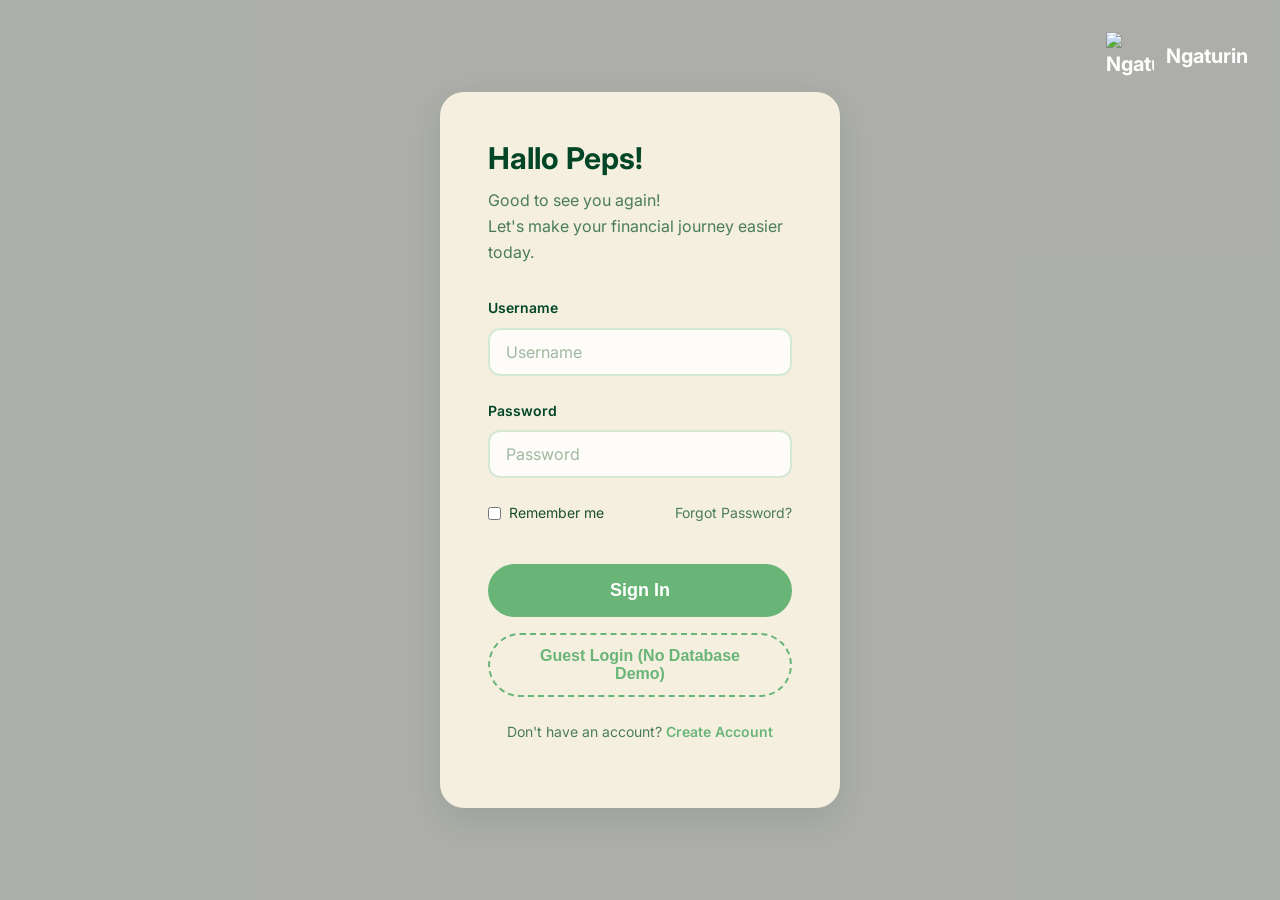
==== aicoach.html @ 9087208a "Add files via upload" ====
<!DOCTYPE html>
<html lang="en">

<head>
    <meta charset="UTF-8">
    <meta name="viewport" content="width=device-width, initial-scale=1.0">
    <meta name="description" content="Chat with your AI Financial Coach">
    <title>AI Coach - Ngaturin</title>
    <link rel="stylesheet" href="style.css">
    <link rel="preconnect" href="https://fonts.googleapis.com">
    <link rel="preconnect" href="https://fonts.gstatic.com" crossorigin>
    <link
        href="https://fonts.googleapis.com/css2?family=Inter:wght@400;500;600;700&family=Poppins:wght@400;500;600;700&display=swap"
        rel="stylesheet">
    <style>
        .aicoach-page {
            min-height: 100vh;
            background-image: linear-gradient(135deg, #E8F4EA 0%, #F7F9F2 100%);
            padding-top: 100px;
            padding-bottom: var(--spacing-2xl);
        }

        .aicoach-header {
            text-align: center;
            margin-bottom: var(--spacing-2xl);
            display: flex;
            align-items: center;
            justify-content: center;
            gap: var(--spacing-xl);
        }

        .aicoach-header img {
            max-width: 200px;
        }

        .aicoach-intro {
            max-width: 500px;
        }

        .logo-top {
            position: absolute;
            top: var(--spacing-xl);
            left: var(--spacing-xl);
            display: flex;
            align-items: center;
            gap: var(--spacing-sm);
            color: var(--color-dark);
            font-weight: 700;
            font-size: var(--font-size-xl);
        }

        .logo-top img {
            width: 48px;
            height: 48px;
            border-radius: 50%;
        }
    </style>
</head>

<body>
    <div class="aicoach-page" style="position: relative; overflow-x: hidden;">
        <div class="logo-top">
            <img src="assets/Logo Ngaturin.jpg" alt="Ngaturin Logo">
            <span>Ngaturin</span>
        </div>

        <div class="back-btn" onclick="window.location.href='selection.html'">
            <svg xmlns="http://www.w3.org/2000/svg" viewBox="0 0 24 24">
                <path d="M20 11H7.83l5.59-5.59L12 4l-8 8 8 8 1.41-1.41L7.83 13H20v-2z" />
            </svg>
        </div>

        <!-- Centered Header -->
        <div class="text-center fade-in"
            style="max-width: 800px; margin: 0 auto 3rem auto; padding: 0 var(--spacing-lg);">
            <h1 style="color: var(--color-dark); margin-bottom: var(--spacing-md);">
                Say Hi to Your AI Coach!
            </h1>
            <p style="font-size: var(--font-size-lg); color: var(--color-text-light);">
                Your personal finance buddy is here! Ask anything about budgeting, saving, or managing your money and
                get answers instantly.
            </p>
        </div>

        <!-- Centered Content: Chat Left, Image Right -->
        <div class="container"
            style="max-width: 1300px; margin: 0 auto; display: flex; align-items: center; justify-content: center; min-height: 70vh;">
            <div
                style="display: flex; align-items: stretch; width: 100%; height: 750px; background: transparent; border-radius: var(--radius-xl); overflow: hidden;">

                <!-- Chat (Left) -->
                <div class="slide-up" style="flex: 1.5; display: flex; height: 100%;">
                    <div class="chat-container"
                        style="width: 100%; height: 100%; margin: 0; border-radius: var(--radius-xl) 0 0 var(--radius-xl); box-shadow: var(--shadow-lg); display: flex; overflow: hidden;">

                        <!-- History Sidebar -->
                        <div class="chat-sidebar"
                            style="width: 220px; background: #f8f9fa; border-right: 1px solid var(--color-border); display: flex; flex-direction: column; padding: var(--spacing-md);">
                            <button class="btn btn-primary w-full mb-md" onclick="startNewChat()"
                                style="border-radius: var(--radius-md); font-size: var(--font-size-sm);">
                                + New Chat
                            </button>
                            <div
                                style="font-size: var(--font-size-xs); color: var(--color-text-light); font-weight: 600; margin-bottom: var(--spacing-sm); text-transform: uppercase; letter-spacing: 0.5px;">
                                Recent Chats</div>
                            <div id="chatHistoryList"
                                style="flex: 1; overflow-y: auto; display: flex; flex-direction: column; gap: var(--spacing-xs);">
                                <!-- History items will be added here via JS -->
                            </div>
                        </div>

                        <!-- Main Chat Area -->
                        <div class="chat-main"
                            style="flex: 1; display: flex; flex-direction: column; height: 100%; background: white;">
                            <div class="chat-messages" id="chatMessages" style="flex: 1;">
                                <div class="chat-message bot">
                                    <div class="chat-bubble bot">
                                        Hello! 👋 I'm your AI Financial Coach. How can I help you manage your money
                                        better
                                        today?
                                    </div>
                                </div>
                            </div>

                            <div class="chat-input-container">
                                <input type="text" id="chatInput" class="form-input chat-input"
                                    placeholder="Ask me anything about finance..." onkeypress="handleKeyPress(event)">
                                <button class="btn btn-primary" onclick="sendMessage()">Send</button>
                            </div>
                        </div>
                    </div>
                </div>

                <!-- Image (Right) -->
                <div class="slide-in"
                    style="flex: 1; display: flex; justify-content: flex-start; height: 100%; position: relative;">
                    <!-- Image slightly overlapping or right next to chat -->
                    <img src="assets/AI Coach (AI Coach and Chat Bot) Page .png" alt="AI Robot"
                        style="height: 100%; width: 100%; object-fit: cover; object-position: left center; border-radius: 0 var(--radius-xl) var(--radius-xl) 0;">
                </div>
            </div>
        </div>
    </div>

    <script src="script.js"></script>
    <script src="aicoach.js"></script>
    <script>
        // Check if user is logged in
        if (!isLoggedIn()) {
            window.location.href = 'login.html';
        }

        // Load chat history on page load
        loadChatHistory();
    </script>
</body>

</html>
---- style.css ----
/* ========================================
   Ngaturin - Global Stylesheet
   Clean, modern financial management UI
   ======================================== */

/* ========== CSS Variables (Design Tokens) ========== */
:root {
  /* Colors */
  --color-primary: #69B578;
  --color-primary-dark: #5A9D66;
  --color-primary-light: #7FC58D;
  --color-dark: #004526;
  --color-text: #1A4D2E;
  --color-text-light: #4A7C59;
  --color-bg: #F7F9F2;
  --color-bg-alt: #FFFFFF;
  --color-card: #F5EFE0;
  --color-input-bg: #FDFCF8;
  --color-border: #D4E8D4;
  --color-shadow: rgba(0, 69, 38, 0.1);
  --color-overlay: rgba(0, 0, 0, 0.4);
  
  /* Typography */
  --font-primary: 'Inter', 'Poppins', -apple-system, BlinkMacSystemFont, 'Segoe UI', sans-serif;
  --font-size-xs: 0.75rem;    /* 12px */
  --font-size-sm: 0.875rem;   /* 14px */
  --font-size-base: 1rem;     /* 16px */
  --font-size-lg: 1.125rem;   /* 18px */
  --font-size-xl: 1.25rem;    /* 20px */
  --font-size-2xl: 1.5rem;    /* 24px */
  --font-size-3xl: 1.875rem;  /* 30px */
  --font-size-4xl: 2.25rem;   /* 36px */
  --font-size-5xl: 3rem;      /* 48px */
  
  /* Spacing */
  --spacing-xs: 0.5rem;    /* 8px */
  --spacing-sm: 0.75rem;   /* 12px */
  --spacing-md: 1rem;      /* 16px */
  --spacing-lg: 1.5rem;    /* 24px */
  --spacing-xl: 2rem;      /* 32px */
  --spacing-2xl: 3rem;     /* 48px */
  --spacing-3xl: 4rem;     /* 64px */
  
  /* Border Radius */
  --radius-sm: 8px;
  --radius-md: 12px;
  --radius-lg: 16px;
  --radius-xl: 24px;
  --radius-full: 9999px;
  
  /* Shadows */
  --shadow-sm: 0 2px 4px var(--color-shadow);
  --shadow-md: 0 4px 12px var(--color-shadow);
  --shadow-lg: 0 8px 24px var(--color-shadow);
  --shadow-xl: 0 12px 32px var(--color-shadow);
  
  /* Transitions */
  --transition-fast: 150ms ease;
  --transition-base: 250ms ease;
  --transition-slow: 400ms ease;
}

/* ========== Reset & Base Styles ========== */
* {
  margin: 0;
  padding: 0;
  box-sizing: border-box;
}

html {
  scroll-behavior: smooth;
  font-size: 16px;
}

body {
  font-family: var(--font-primary);
  background-color: var(--color-bg);
  color: var(--color-text);
  line-height: 1.6;
  overflow-x: hidden;
}

img {
  max-width: 100%;
  height: auto;
  display: block;
}

a {
  text-decoration: none;
  color: inherit;
  transition: color var(--transition-base);
}

a:hover {
  color: var(--color-primary);
}

/* ========== Typography ========== */
h1, h2, h3, h4, h5, h6 {
  color: var(--color-dark);
  font-weight: 700;
  line-height: 1.2;
  margin-bottom: var(--spacing-md);
}

h1 { font-size: var(--font-size-5xl); }
h2 { font-size: var(--font-size-4xl); }
h3 { font-size: var(--font-size-3xl); }
h4 { font-size: var(--font-size-2xl); }
h5 { font-size: var(--font-size-xl); }
h6 { font-size: var(--font-size-lg); }

p {
  margin-bottom: var(--spacing-md);
  color: var(--color-text-light);
}

/* ========== Navigation Bar ========== */
.navbar {
  position: fixed;
  top: 0;
  left: 0;
  right: 0;
  background: rgba(247, 249, 242, 0.95);
  backdrop-filter: blur(10px);
  padding: var(--spacing-md) var(--spacing-xl);
  display: flex;
  align-items: center;
  justify-content: space-between;
  box-shadow: var(--shadow-sm);
  z-index: 1000;
}

.navbar__brand {
  display: flex;
  align-items: center;
  gap: var(--spacing-sm);
  font-size: var(--font-size-2xl);
  font-weight: 700;
  color: var(--color-dark);
}

.navbar__logo {
  width: 48px;
  height: 48px;
  object-fit: contain;
}

.navbar__links {
  display: flex;
  gap: var(--spacing-xl);
  list-style: none;
}

.navbar__link {
  font-weight: 500;
  color: var(--color-text);
  transition: color var(--transition-base);
  cursor: pointer;
}

.navbar__link:hover,
.navbar__link.active {
  color: var(--color-primary);
}

/* ========== Buttons ========== */
.btn {
  display: inline-block;
  padding: var(--spacing-sm) var(--spacing-xl);
  font-size: var(--font-size-base);
  font-weight: 600;
  text-align: center;
  border: none;
  border-radius: var(--radius-full);
  cursor: pointer;
  transition: all var(--transition-base);
  text-decoration: none;
}

.btn-primary {
  background-color: var(--color-primary);
  color: white;
}

.btn-primary:hover {
  background-color: var(--color-primary-dark);
  color: white;
  transform: translateY(-2px);
  box-shadow: var(--shadow-md);
}

.btn-secondary {
  background-color: transparent;
  color: var(--color-primary);
  border: 2px solid var(--color-primary);
}

.btn-secondary:hover {
  background-color: var(--color-primary);
  color: white;
}

.btn-large {
  padding: var(--spacing-md) var(--spacing-2xl);
  font-size: var(--font-size-lg);
}

/* ========== Cards ========== */
.card {
  background: var(--color-card);
  border-radius: var(--radius-lg);
  padding: var(--spacing-xl);
  box-shadow: var(--shadow-md);
  transition: transform var(--transition-base), box-shadow var(--transition-base);
}

.card:hover {
  transform: translateY(-4px);
  box-shadow: var(--shadow-lg);
}

.card-white {
  background: var(--color-bg-alt);
}

/* ========== Form Elements ========== */
.form-group {
  margin-bottom: var(--spacing-lg);
}

.form-label {
  display: block;
  margin-bottom: var(--spacing-xs);
  font-weight: 600;
  color: var(--color-dark);
  font-size: var(--font-size-sm);
}

.form-input {
  width: 100%;
  padding: var(--spacing-sm) var(--spacing-md);
  font-size: var(--font-size-base);
  font-family: var(--font-primary);
  background-color: var(--color-input-bg);
  border: 2px solid var(--color-border);
  border-radius: var(--radius-md);
  transition: all var(--transition-base);
}

.form-input:focus {
  outline: none;
  border-color: var(--color-primary);
  box-shadow: 0 0 0 3px rgba(105, 181, 120, 0.1);
}

.form-input::placeholder {
  color: #A0B8A0;
}

.form-checkbox {
  display: flex;
  align-items: center;
  gap: var(--spacing-xs);
  font-size: var(--font-size-sm);
}

/* ========== Container & Layout ========== */
.container {
  max-width: 1200px;
  margin: 0 auto;
  padding: 0 var(--spacing-xl);
}

.section {
  padding: var(--spacing-3xl) 0;
  min-height: 100vh;
  display: flex;
  align-items: center;
  justify-content: center;
}

.section-hero {
  padding-top: calc(80px + var(--spacing-2xl));
}

.grid {
  display: grid;
  gap: var(--spacing-xl);
}

.grid-2 {
  grid-template-columns: repeat(2, 1fr);
}

.grid-3 {
  grid-template-columns: repeat(3, 1fr);
}

.flex {
  display: flex;
  gap: var(--spacing-md);
}

.flex-center {
  display: flex;
  align-items: center;
  justify-content: center;
}

.flex-between {
  display: flex;
  align-items: center;
  justify-content: space-between;
}

/* ========== Chat Interface ========== */
.chat-container {
  display: flex;
  flex-direction: column;
  height: 600px;
  background: var(--color-bg-alt);
  border-radius: var(--radius-lg);
  overflow: hidden;
  box-shadow: var(--shadow-md);
}

.chat-messages {
  flex: 1;
  padding: var(--spacing-lg);
  overflow-y: auto;
  display: flex;
  flex-direction: column;
  gap: var(--spacing-md);
}

.chat-message {
  display: flex;
  gap: var(--spacing-sm);
  animation: slideIn 0.3s ease;
}

.chat-message.user {
  flex-direction: row-reverse;
}

.chat-bubble {
  max-width: 70%;
  padding: var(--spacing-md);
  border-radius: var(--radius-md);
  word-wrap: break-word;
}

.chat-bubble.bot {
  background-color: #E8F4EA;
  color: var(--color-text);
}

.chat-bubble.user {
  background-color: var(--color-primary);
  color: white;
}

.chat-input-container {
  padding: var(--spacing-md);
  border-top: 2px solid var(--color-border);
  display: flex;
  gap: var(--spacing-sm);
}

.chat-input {
  flex: 1;
}

/* ========== Progress Bar ========== */
.progress-bar {
  width: 100%;
  height: 24px;
  background-color: #E8F4EA;
  border-radius: var(--radius-full);
  overflow: hidden;
  position: relative;
}

.progress-fill {
  height: 100%;
  background: linear-gradient(90deg, var(--color-primary) 0%, var(--color-primary-light) 100%);
  border-radius: var(--radius-full);
  transition: width var(--transition-slow);
  display: flex;
  align-items: center;
  justify-content: center;
  color: white;
  font-size: var(--font-size-xs);
  font-weight: 700;
}

/* ========== FAQ Accordion ========== */
.faq-item {
  background: var(--color-bg-alt);
  border-radius: var(--radius-md);
  margin-bottom: var(--spacing-md);
  overflow: hidden;
  box-shadow: var(--shadow-sm);
}

.faq-question {
  padding: var(--spacing-lg);
  cursor: pointer;
  display: flex;
  justify-content: space-between;
  align-items: center;
  font-weight: 600;
  color: var(--color-dark);
  transition: background-color var(--transition-base);
}

.faq-question:hover {
  background-color: #F0F7F1;
}

.faq-answer {
  max-height: 0;
  padding: 0 var(--spacing-lg);
  overflow: hidden;
  transition: max-height var(--transition-slow), padding var(--transition-slow);
  color: var(--color-text-light);
}

.faq-item.active .faq-answer {
  max-height: 500px;
  padding: 0 var(--spacing-lg) var(--spacing-lg);
}

.faq-icon {
  transition: transform var(--transition-base);
}

.faq-item.active .faq-icon {
  transform: rotate(180deg);
}

/* ========== Back Button ========== */
.back-btn {
  position: fixed;
  top: 100px;
  left: var(--spacing-xl);
  width: 48px;
  height: 48px;
  background-color: var(--color-primary);
  border-radius: 50%;
  display: flex;
  align-items: center;
  justify-content: center;
  cursor: pointer;
  box-shadow: var(--shadow-md);
  transition: all var(--transition-base);
  z-index: 999;
}

.back-btn:hover {
  background-color: var(--color-primary-dark);
  transform: translateX(-4px);
}

.back-btn svg {
  fill: white;
  width: 24px;
  height: 24px;
}

/* ========== Statistics Display ========== */
.stat-item {
  display: flex;
  align-items: center;
  gap: var(--spacing-md);
  padding: var(--spacing-lg);
  background: var(--color-bg-alt);
  border-radius: var(--radius-md);
  box-shadow: var(--shadow-sm);
}

.stat-number {
  font-size: var(--font-size-3xl);
  font-weight: 700;
  color: var(--color-primary);
}

.stat-text {
  color: var(--color-text-light);
  font-size: var(--font-size-base);
}

/* ========== Animations ========== */
@keyframes fadeIn {
  from {
    opacity: 0;
  }
  to {
    opacity: 1;
  }
}

@keyframes slideIn {
  from {
    opacity: 0;
    transform: translateY(20px);
  }
  to {
    opacity: 1;
    transform: translateY(0);
  }
}

@keyframes slideUp {
  from {
    opacity: 0;
    transform: translateY(40px);
  }
  to {
    opacity: 1;
    transform: translateY(0);
  }
}

@keyframes bounce {
  0%, 100% {
    transform: translateY(0);
  }
  50% {
    transform: translateY(-10px);
  }
}

.fade-in {
  animation: fadeIn var(--transition-slow);
}

.slide-in {
  animation: slideIn var(--transition-slow);
}

.slide-up {
  animation: slideUp 0.6s ease;
}

/* ========== Responsive Design ========== */
@media (max-width: 768px) {
  :root {
    --font-size-5xl: 2rem;
    --font-size-4xl: 1.75rem;
    --font-size-3xl: 1.5rem;
  }
  
  .navbar {
    padding: var(--spacing-sm) var(--spacing-md);
  }
  
  .navbar__links {
    display: none; /* Mobile menu would need JS implementation */
  }
  
  .grid-2,
  .grid-3 {
    grid-template-columns: 1fr;
  }
  
  .section {
    min-height: auto;
    padding: var(--spacing-2xl) 0;
  }
  
  .chat-bubble {
    max-width: 85%;
  }
  
  .back-btn {
    left: var(--spacing-md);
  }
}

@media (max-width: 480px) {
  .container {
    padding: 0 var(--spacing-md);
  }
  
  .btn-large {
    padding: var(--spacing-sm) var(--spacing-lg);
    font-size: var(--font-size-base);
  }
}

/* ========== Utility Classes ========== */
.text-center { text-align: center; }
.text-right { text-align: right; }
.text-left { text-align: left; }

.mb-sm { margin-bottom: var(--spacing-sm); }
.mb-md { margin-bottom: var(--spacing-md); }
.mb-lg { margin-bottom: var(--spacing-lg); }
.mb-xl { margin-bottom: var(--spacing-xl); }

.mt-sm { margin-top: var(--spacing-sm); }
.mt-md { margin-top: var(--spacing-md); }
.mt-lg { margin-top: var(--spacing-lg); }
.mt-xl { margin-top: var(--spacing-xl); }

.w-full { width: 100%; }
.h-full { height: 100%; }

.hidden { display: none; }
.visible { display: block; }
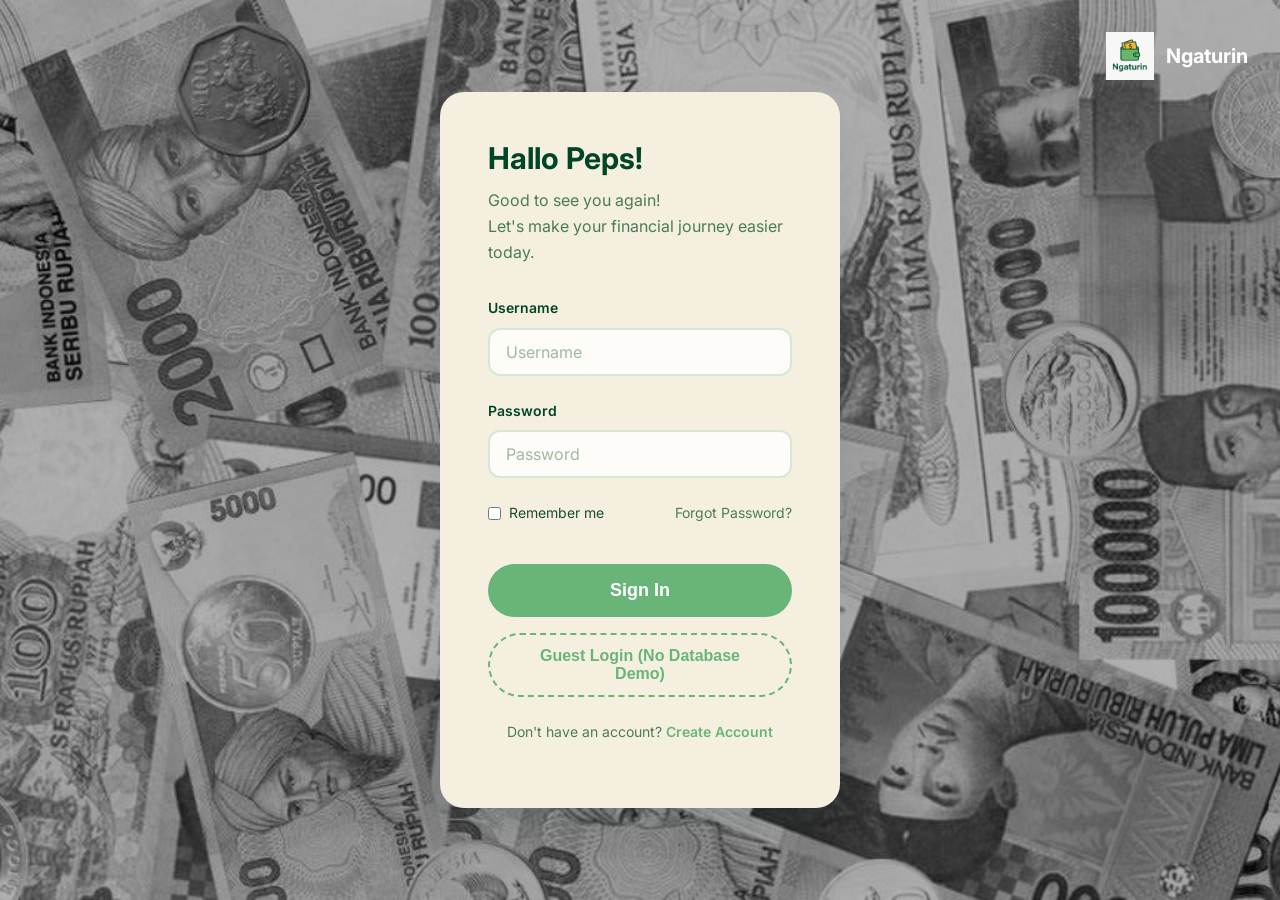
==== commit 95e4b5a5: "Initial commit - Ngaturin project" ====
--- a/aicoach.html
+++ b/aicoach.html
@@ -1,158 +1,158 @@
-<!DOCTYPE html>
-<html lang="en">
-
-<head>
-    <meta charset="UTF-8">
-    <meta name="viewport" content="width=device-width, initial-scale=1.0">
-    <meta name="description" content="Chat with your AI Financial Coach">
-    <title>AI Coach - Ngaturin</title>
-    <link rel="stylesheet" href="style.css">
-    <link rel="preconnect" href="https://fonts.googleapis.com">
-    <link rel="preconnect" href="https://fonts.gstatic.com" crossorigin>
-    <link
-        href="https://fonts.googleapis.com/css2?family=Inter:wght@400;500;600;700&family=Poppins:wght@400;500;600;700&display=swap"
-        rel="stylesheet">
-    <style>
-        .aicoach-page {
-            min-height: 100vh;
-            background-image: linear-gradient(135deg, #E8F4EA 0%, #F7F9F2 100%);
-            padding-top: 100px;
-            padding-bottom: var(--spacing-2xl);
-        }
-
-        .aicoach-header {
-            text-align: center;
-            margin-bottom: var(--spacing-2xl);
-            display: flex;
-            align-items: center;
-            justify-content: center;
-            gap: var(--spacing-xl);
-        }
-
-        .aicoach-header img {
-            max-width: 200px;
-        }
-
-        .aicoach-intro {
-            max-width: 500px;
-        }
-
-        .logo-top {
-            position: absolute;
-            top: var(--spacing-xl);
-            left: var(--spacing-xl);
-            display: flex;
-            align-items: center;
-            gap: var(--spacing-sm);
-            color: var(--color-dark);
-            font-weight: 700;
-            font-size: var(--font-size-xl);
-        }
-
-        .logo-top img {
-            width: 48px;
-            height: 48px;
-            border-radius: 50%;
-        }
-    </style>
-</head>
-
-<body>
-    <div class="aicoach-page" style="position: relative; overflow-x: hidden;">
-        <div class="logo-top">
-            <img src="assets/Logo Ngaturin.jpg" alt="Ngaturin Logo">
-            <span>Ngaturin</span>
-        </div>
-
-        <div class="back-btn" onclick="window.location.href='selection.html'">
-            <svg xmlns="http://www.w3.org/2000/svg" viewBox="0 0 24 24">
-                <path d="M20 11H7.83l5.59-5.59L12 4l-8 8 8 8 1.41-1.41L7.83 13H20v-2z" />
-            </svg>
-        </div>
-
-        <!-- Centered Header -->
-        <div class="text-center fade-in"
-            style="max-width: 800px; margin: 0 auto 3rem auto; padding: 0 var(--spacing-lg);">
-            <h1 style="color: var(--color-dark); margin-bottom: var(--spacing-md);">
-                Say Hi to Your AI Coach!
-            </h1>
-            <p style="font-size: var(--font-size-lg); color: var(--color-text-light);">
-                Your personal finance buddy is here! Ask anything about budgeting, saving, or managing your money and
-                get answers instantly.
-            </p>
-        </div>
-
-        <!-- Centered Content: Chat Left, Image Right -->
-        <div class="container"
-            style="max-width: 1300px; margin: 0 auto; display: flex; align-items: center; justify-content: center; min-height: 70vh;">
-            <div
-                style="display: flex; align-items: stretch; width: 100%; height: 750px; background: transparent; border-radius: var(--radius-xl); overflow: hidden;">
-
-                <!-- Chat (Left) -->
-                <div class="slide-up" style="flex: 1.5; display: flex; height: 100%;">
-                    <div class="chat-container"
-                        style="width: 100%; height: 100%; margin: 0; border-radius: var(--radius-xl) 0 0 var(--radius-xl); box-shadow: var(--shadow-lg); display: flex; overflow: hidden;">
-
-                        <!-- History Sidebar -->
-                        <div class="chat-sidebar"
-                            style="width: 220px; background: #f8f9fa; border-right: 1px solid var(--color-border); display: flex; flex-direction: column; padding: var(--spacing-md);">
-                            <button class="btn btn-primary w-full mb-md" onclick="startNewChat()"
-                                style="border-radius: var(--radius-md); font-size: var(--font-size-sm);">
-                                + New Chat
-                            </button>
-                            <div
-                                style="font-size: var(--font-size-xs); color: var(--color-text-light); font-weight: 600; margin-bottom: var(--spacing-sm); text-transform: uppercase; letter-spacing: 0.5px;">
-                                Recent Chats</div>
-                            <div id="chatHistoryList"
-                                style="flex: 1; overflow-y: auto; display: flex; flex-direction: column; gap: var(--spacing-xs);">
-                                <!-- History items will be added here via JS -->
-                            </div>
-                        </div>
-
-                        <!-- Main Chat Area -->
-                        <div class="chat-main"
-                            style="flex: 1; display: flex; flex-direction: column; height: 100%; background: white;">
-                            <div class="chat-messages" id="chatMessages" style="flex: 1;">
-                                <div class="chat-message bot">
-                                    <div class="chat-bubble bot">
-                                        Hello! 👋 I'm your AI Financial Coach. How can I help you manage your money
-                                        better
-                                        today?
-                                    </div>
-                                </div>
-                            </div>
-
-                            <div class="chat-input-container">
-                                <input type="text" id="chatInput" class="form-input chat-input"
-                                    placeholder="Ask me anything about finance..." onkeypress="handleKeyPress(event)">
-                                <button class="btn btn-primary" onclick="sendMessage()">Send</button>
-                            </div>
-                        </div>
-                    </div>
-                </div>
-
-                <!-- Image (Right) -->
-                <div class="slide-in"
-                    style="flex: 1; display: flex; justify-content: flex-start; height: 100%; position: relative;">
-                    <!-- Image slightly overlapping or right next to chat -->
-                    <img src="assets/AI Coach (AI Coach and Chat Bot) Page .png" alt="AI Robot"
-                        style="height: 100%; width: 100%; object-fit: cover; object-position: left center; border-radius: 0 var(--radius-xl) var(--radius-xl) 0;">
-                </div>
-            </div>
-        </div>
-    </div>
-
-    <script src="script.js"></script>
-    <script src="aicoach.js"></script>
-    <script>
-        // Check if user is logged in
-        if (!isLoggedIn()) {
-            window.location.href = 'login.html';
-        }
-
-        // Load chat history on page load
-        loadChatHistory();
-    </script>
-</body>
-
+<!DOCTYPE html>
+<html lang="en">
+
+<head>
+    <meta charset="UTF-8">
+    <meta name="viewport" content="width=device-width, initial-scale=1.0">
+    <meta name="description" content="Chat with your AI Financial Coach">
+    <title>AI Coach - Ngaturin</title>
+    <link rel="stylesheet" href="style.css">
+    <link rel="preconnect" href="https://fonts.googleapis.com">
+    <link rel="preconnect" href="https://fonts.gstatic.com" crossorigin>
+    <link
+        href="https://fonts.googleapis.com/css2?family=Inter:wght@400;500;600;700&family=Poppins:wght@400;500;600;700&display=swap"
+        rel="stylesheet">
+    <style>
+        .aicoach-page {
+            min-height: 100vh;
+            background-image: linear-gradient(135deg, #E8F4EA 0%, #F7F9F2 100%);
+            padding-top: 100px;
+            padding-bottom: var(--spacing-2xl);
+        }
+
+        .aicoach-header {
+            text-align: center;
+            margin-bottom: var(--spacing-2xl);
+            display: flex;
+            align-items: center;
+            justify-content: center;
+            gap: var(--spacing-xl);
+        }
+
+        .aicoach-header img {
+            max-width: 200px;
+        }
+
+        .aicoach-intro {
+            max-width: 500px;
+        }
+
+        .logo-top {
+            position: absolute;
+            top: var(--spacing-xl);
+            left: var(--spacing-xl);
+            display: flex;
+            align-items: center;
+            gap: var(--spacing-sm);
+            color: var(--color-dark);
+            font-weight: 700;
+            font-size: var(--font-size-xl);
+        }
+
+        .logo-top img {
+            width: 48px;
+            height: 48px;
+            border-radius: 50%;
+        }
+    </style>
+</head>
+
+<body>
+    <div class="aicoach-page" style="position: relative; overflow-x: hidden;">
+        <div class="logo-top">
+            <img src="assets/Logo Ngaturin.jpg" alt="Ngaturin Logo">
+            <span>Ngaturin</span>
+        </div>
+
+        <div class="back-btn" onclick="window.location.href='selection.html'">
+            <svg xmlns="http://www.w3.org/2000/svg" viewBox="0 0 24 24">
+                <path d="M20 11H7.83l5.59-5.59L12 4l-8 8 8 8 1.41-1.41L7.83 13H20v-2z" />
+            </svg>
+        </div>
+
+        <!-- Centered Header -->
+        <div class="text-center fade-in"
+            style="max-width: 800px; margin: 0 auto 3rem auto; padding: 0 var(--spacing-lg);">
+            <h1 style="color: var(--color-dark); margin-bottom: var(--spacing-md);">
+                Say Hi to Your AI Coach!
+            </h1>
+            <p style="font-size: var(--font-size-lg); color: var(--color-text-light);">
+                Your personal finance buddy is here! Ask anything about budgeting, saving, or managing your money and
+                get answers instantly.
+            </p>
+        </div>
+
+        <!-- Centered Content: Chat Left, Image Right -->
+        <div class="container"
+            style="max-width: 1300px; margin: 0 auto; display: flex; align-items: center; justify-content: center; min-height: 70vh;">
+            <div
+                style="display: flex; align-items: stretch; width: 100%; height: 750px; background: transparent; border-radius: var(--radius-xl); overflow: hidden;">
+
+                <!-- Chat (Left) -->
+                <div class="slide-up" style="flex: 1.5; display: flex; height: 100%;">
+                    <div class="chat-container"
+                        style="width: 100%; height: 100%; margin: 0; border-radius: var(--radius-xl) 0 0 var(--radius-xl); box-shadow: var(--shadow-lg); display: flex; overflow: hidden;">
+
+                        <!-- History Sidebar -->
+                        <div class="chat-sidebar"
+                            style="width: 220px; background: #f8f9fa; border-right: 1px solid var(--color-border); display: flex; flex-direction: column; padding: var(--spacing-md);">
+                            <button class="btn btn-primary w-full mb-md" onclick="startNewChat()"
+                                style="border-radius: var(--radius-md); font-size: var(--font-size-sm);">
+                                + New Chat
+                            </button>
+                            <div
+                                style="font-size: var(--font-size-xs); color: var(--color-text-light); font-weight: 600; margin-bottom: var(--spacing-sm); text-transform: uppercase; letter-spacing: 0.5px;">
+                                Recent Chats</div>
+                            <div id="chatHistoryList"
+                                style="flex: 1; overflow-y: auto; display: flex; flex-direction: column; gap: var(--spacing-xs);">
+                                <!-- History items will be added here via JS -->
+                            </div>
+                        </div>
+
+                        <!-- Main Chat Area -->
+                        <div class="chat-main"
+                            style="flex: 1; display: flex; flex-direction: column; height: 100%; background: white;">
+                            <div class="chat-messages" id="chatMessages" style="flex: 1;">
+                                <div class="chat-message bot">
+                                    <div class="chat-bubble bot">
+                                        Hello! 👋 I'm your AI Financial Coach. How can I help you manage your money
+                                        better
+                                        today?
+                                    </div>
+                                </div>
+                            </div>
+
+                            <div class="chat-input-container">
+                                <input type="text" id="chatInput" class="form-input chat-input"
+                                    placeholder="Ask me anything about finance..." onkeypress="handleKeyPress(event)">
+                                <button class="btn btn-primary" onclick="sendMessage()">Send</button>
+                            </div>
+                        </div>
+                    </div>
+                </div>
+
+                <!-- Image (Right) -->
+                <div class="slide-in"
+                    style="flex: 1; display: flex; justify-content: flex-start; height: 100%; position: relative;">
+                    <!-- Image slightly overlapping or right next to chat -->
+                    <img src="assets/AI Coach (AI Coach and Chat Bot) Page .png" alt="AI Robot"
+                        style="height: 100%; width: 100%; object-fit: cover; object-position: left center; border-radius: 0 var(--radius-xl) var(--radius-xl) 0;">
+                </div>
+            </div>
+        </div>
+    </div>
+
+    <script src="script.js"></script>
+    <script src="aicoach.js"></script>
+    <script>
+        // Check if user is logged in
+        if (!isLoggedIn()) {
+            window.location.href = 'login.html';
+        }
+
+        // Load chat history on page load
+        loadChatHistory();
+    </script>
+</body>
+
 </html>
--- a/style.css
+++ b/style.css
@@ -1,613 +1,613 @@
-/* ========================================
-   Ngaturin - Global Stylesheet
-   Clean, modern financial management UI
-   ======================================== */
-
-/* ========== CSS Variables (Design Tokens) ========== */
-:root {
-  /* Colors */
-  --color-primary: #69B578;
-  --color-primary-dark: #5A9D66;
-  --color-primary-light: #7FC58D;
-  --color-dark: #004526;
-  --color-text: #1A4D2E;
-  --color-text-light: #4A7C59;
-  --color-bg: #F7F9F2;
-  --color-bg-alt: #FFFFFF;
-  --color-card: #F5EFE0;
-  --color-input-bg: #FDFCF8;
-  --color-border: #D4E8D4;
-  --color-shadow: rgba(0, 69, 38, 0.1);
-  --color-overlay: rgba(0, 0, 0, 0.4);
-  
-  /* Typography */
-  --font-primary: 'Inter', 'Poppins', -apple-system, BlinkMacSystemFont, 'Segoe UI', sans-serif;
-  --font-size-xs: 0.75rem;    /* 12px */
-  --font-size-sm: 0.875rem;   /* 14px */
-  --font-size-base: 1rem;     /* 16px */
-  --font-size-lg: 1.125rem;   /* 18px */
-  --font-size-xl: 1.25rem;    /* 20px */
-  --font-size-2xl: 1.5rem;    /* 24px */
-  --font-size-3xl: 1.875rem;  /* 30px */
-  --font-size-4xl: 2.25rem;   /* 36px */
-  --font-size-5xl: 3rem;      /* 48px */
-  
-  /* Spacing */
-  --spacing-xs: 0.5rem;    /* 8px */
-  --spacing-sm: 0.75rem;   /* 12px */
-  --spacing-md: 1rem;      /* 16px */
-  --spacing-lg: 1.5rem;    /* 24px */
-  --spacing-xl: 2rem;      /* 32px */
-  --spacing-2xl: 3rem;     /* 48px */
-  --spacing-3xl: 4rem;     /* 64px */
-  
-  /* Border Radius */
-  --radius-sm: 8px;
-  --radius-md: 12px;
-  --radius-lg: 16px;
-  --radius-xl: 24px;
-  --radius-full: 9999px;
-  
-  /* Shadows */
-  --shadow-sm: 0 2px 4px var(--color-shadow);
-  --shadow-md: 0 4px 12px var(--color-shadow);
-  --shadow-lg: 0 8px 24px var(--color-shadow);
-  --shadow-xl: 0 12px 32px var(--color-shadow);
-  
-  /* Transitions */
-  --transition-fast: 150ms ease;
-  --transition-base: 250ms ease;
-  --transition-slow: 400ms ease;
-}
-
-/* ========== Reset & Base Styles ========== */
-* {
-  margin: 0;
-  padding: 0;
-  box-sizing: border-box;
-}
-
-html {
-  scroll-behavior: smooth;
-  font-size: 16px;
-}
-
-body {
-  font-family: var(--font-primary);
-  background-color: var(--color-bg);
-  color: var(--color-text);
-  line-height: 1.6;
-  overflow-x: hidden;
-}
-
-img {
-  max-width: 100%;
-  height: auto;
-  display: block;
-}
-
-a {
-  text-decoration: none;
-  color: inherit;
-  transition: color var(--transition-base);
-}
-
-a:hover {
-  color: var(--color-primary);
-}
-
-/* ========== Typography ========== */
-h1, h2, h3, h4, h5, h6 {
-  color: var(--color-dark);
-  font-weight: 700;
-  line-height: 1.2;
-  margin-bottom: var(--spacing-md);
-}
-
-h1 { font-size: var(--font-size-5xl); }
-h2 { font-size: var(--font-size-4xl); }
-h3 { font-size: var(--font-size-3xl); }
-h4 { font-size: var(--font-size-2xl); }
-h5 { font-size: var(--font-size-xl); }
-h6 { font-size: var(--font-size-lg); }
-
-p {
-  margin-bottom: var(--spacing-md);
-  color: var(--color-text-light);
-}
-
-/* ========== Navigation Bar ========== */
-.navbar {
-  position: fixed;
-  top: 0;
-  left: 0;
-  right: 0;
-  background: rgba(247, 249, 242, 0.95);
-  backdrop-filter: blur(10px);
-  padding: var(--spacing-md) var(--spacing-xl);
-  display: flex;
-  align-items: center;
-  justify-content: space-between;
-  box-shadow: var(--shadow-sm);
-  z-index: 1000;
-}
-
-.navbar__brand {
-  display: flex;
-  align-items: center;
-  gap: var(--spacing-sm);
-  font-size: var(--font-size-2xl);
-  font-weight: 700;
-  color: var(--color-dark);
-}
-
-.navbar__logo {
-  width: 48px;
-  height: 48px;
-  object-fit: contain;
-}
-
-.navbar__links {
-  display: flex;
-  gap: var(--spacing-xl);
-  list-style: none;
-}
-
-.navbar__link {
-  font-weight: 500;
-  color: var(--color-text);
-  transition: color var(--transition-base);
-  cursor: pointer;
-}
-
-.navbar__link:hover,
-.navbar__link.active {
-  color: var(--color-primary);
-}
-
-/* ========== Buttons ========== */
-.btn {
-  display: inline-block;
-  padding: var(--spacing-sm) var(--spacing-xl);
-  font-size: var(--font-size-base);
-  font-weight: 600;
-  text-align: center;
-  border: none;
-  border-radius: var(--radius-full);
-  cursor: pointer;
-  transition: all var(--transition-base);
-  text-decoration: none;
-}
-
-.btn-primary {
-  background-color: var(--color-primary);
-  color: white;
-}
-
-.btn-primary:hover {
-  background-color: var(--color-primary-dark);
-  color: white;
-  transform: translateY(-2px);
-  box-shadow: var(--shadow-md);
-}
-
-.btn-secondary {
-  background-color: transparent;
-  color: var(--color-primary);
-  border: 2px solid var(--color-primary);
-}
-
-.btn-secondary:hover {
-  background-color: var(--color-primary);
-  color: white;
-}
-
-.btn-large {
-  padding: var(--spacing-md) var(--spacing-2xl);
-  font-size: var(--font-size-lg);
-}
-
-/* ========== Cards ========== */
-.card {
-  background: var(--color-card);
-  border-radius: var(--radius-lg);
-  padding: var(--spacing-xl);
-  box-shadow: var(--shadow-md);
-  transition: transform var(--transition-base), box-shadow var(--transition-base);
-}
-
-.card:hover {
-  transform: translateY(-4px);
-  box-shadow: var(--shadow-lg);
-}
-
-.card-white {
-  background: var(--color-bg-alt);
-}
-
-/* ========== Form Elements ========== */
-.form-group {
-  margin-bottom: var(--spacing-lg);
-}
-
-.form-label {
-  display: block;
-  margin-bottom: var(--spacing-xs);
-  font-weight: 600;
-  color: var(--color-dark);
-  font-size: var(--font-size-sm);
-}
-
-.form-input {
-  width: 100%;
-  padding: var(--spacing-sm) var(--spacing-md);
-  font-size: var(--font-size-base);
-  font-family: var(--font-primary);
-  background-color: var(--color-input-bg);
-  border: 2px solid var(--color-border);
-  border-radius: var(--radius-md);
-  transition: all var(--transition-base);
-}
-
-.form-input:focus {
-  outline: none;
-  border-color: var(--color-primary);
-  box-shadow: 0 0 0 3px rgba(105, 181, 120, 0.1);
-}
-
-.form-input::placeholder {
-  color: #A0B8A0;
-}
-
-.form-checkbox {
-  display: flex;
-  align-items: center;
-  gap: var(--spacing-xs);
-  font-size: var(--font-size-sm);
-}
-
-/* ========== Container & Layout ========== */
-.container {
-  max-width: 1200px;
-  margin: 0 auto;
-  padding: 0 var(--spacing-xl);
-}
-
-.section {
-  padding: var(--spacing-3xl) 0;
-  min-height: 100vh;
-  display: flex;
-  align-items: center;
-  justify-content: center;
-}
-
-.section-hero {
-  padding-top: calc(80px + var(--spacing-2xl));
-}
-
-.grid {
-  display: grid;
-  gap: var(--spacing-xl);
-}
-
-.grid-2 {
-  grid-template-columns: repeat(2, 1fr);
-}
-
-.grid-3 {
-  grid-template-columns: repeat(3, 1fr);
-}
-
-.flex {
-  display: flex;
-  gap: var(--spacing-md);
-}
-
-.flex-center {
-  display: flex;
-  align-items: center;
-  justify-content: center;
-}
-
-.flex-between {
-  display: flex;
-  align-items: center;
-  justify-content: space-between;
-}
-
-/* ========== Chat Interface ========== */
-.chat-container {
-  display: flex;
-  flex-direction: column;
-  height: 600px;
-  background: var(--color-bg-alt);
-  border-radius: var(--radius-lg);
-  overflow: hidden;
-  box-shadow: var(--shadow-md);
-}
-
-.chat-messages {
-  flex: 1;
-  padding: var(--spacing-lg);
-  overflow-y: auto;
-  display: flex;
-  flex-direction: column;
-  gap: var(--spacing-md);
-}
-
-.chat-message {
-  display: flex;
-  gap: var(--spacing-sm);
-  animation: slideIn 0.3s ease;
-}
-
-.chat-message.user {
-  flex-direction: row-reverse;
-}
-
-.chat-bubble {
-  max-width: 70%;
-  padding: var(--spacing-md);
-  border-radius: var(--radius-md);
-  word-wrap: break-word;
-}
-
-.chat-bubble.bot {
-  background-color: #E8F4EA;
-  color: var(--color-text);
-}
-
-.chat-bubble.user {
-  background-color: var(--color-primary);
-  color: white;
-}
-
-.chat-input-container {
-  padding: var(--spacing-md);
-  border-top: 2px solid var(--color-border);
-  display: flex;
-  gap: var(--spacing-sm);
-}
-
-.chat-input {
-  flex: 1;
-}
-
-/* ========== Progress Bar ========== */
-.progress-bar {
-  width: 100%;
-  height: 24px;
-  background-color: #E8F4EA;
-  border-radius: var(--radius-full);
-  overflow: hidden;
-  position: relative;
-}
-
-.progress-fill {
-  height: 100%;
-  background: linear-gradient(90deg, var(--color-primary) 0%, var(--color-primary-light) 100%);
-  border-radius: var(--radius-full);
-  transition: width var(--transition-slow);
-  display: flex;
-  align-items: center;
-  justify-content: center;
-  color: white;
-  font-size: var(--font-size-xs);
-  font-weight: 700;
-}
-
-/* ========== FAQ Accordion ========== */
-.faq-item {
-  background: var(--color-bg-alt);
-  border-radius: var(--radius-md);
-  margin-bottom: var(--spacing-md);
-  overflow: hidden;
-  box-shadow: var(--shadow-sm);
-}
-
-.faq-question {
-  padding: var(--spacing-lg);
-  cursor: pointer;
-  display: flex;
-  justify-content: space-between;
-  align-items: center;
-  font-weight: 600;
-  color: var(--color-dark);
-  transition: background-color var(--transition-base);
-}
-
-.faq-question:hover {
-  background-color: #F0F7F1;
-}
-
-.faq-answer {
-  max-height: 0;
-  padding: 0 var(--spacing-lg);
-  overflow: hidden;
-  transition: max-height var(--transition-slow), padding var(--transition-slow);
-  color: var(--color-text-light);
-}
-
-.faq-item.active .faq-answer {
-  max-height: 500px;
-  padding: 0 var(--spacing-lg) var(--spacing-lg);
-}
-
-.faq-icon {
-  transition: transform var(--transition-base);
-}
-
-.faq-item.active .faq-icon {
-  transform: rotate(180deg);
-}
-
-/* ========== Back Button ========== */
-.back-btn {
-  position: fixed;
-  top: 100px;
-  left: var(--spacing-xl);
-  width: 48px;
-  height: 48px;
-  background-color: var(--color-primary);
-  border-radius: 50%;
-  display: flex;
-  align-items: center;
-  justify-content: center;
-  cursor: pointer;
-  box-shadow: var(--shadow-md);
-  transition: all var(--transition-base);
-  z-index: 999;
-}
-
-.back-btn:hover {
-  background-color: var(--color-primary-dark);
-  transform: translateX(-4px);
-}
-
-.back-btn svg {
-  fill: white;
-  width: 24px;
-  height: 24px;
-}
-
-/* ========== Statistics Display ========== */
-.stat-item {
-  display: flex;
-  align-items: center;
-  gap: var(--spacing-md);
-  padding: var(--spacing-lg);
-  background: var(--color-bg-alt);
-  border-radius: var(--radius-md);
-  box-shadow: var(--shadow-sm);
-}
-
-.stat-number {
-  font-size: var(--font-size-3xl);
-  font-weight: 700;
-  color: var(--color-primary);
-}
-
-.stat-text {
-  color: var(--color-text-light);
-  font-size: var(--font-size-base);
-}
-
-/* ========== Animations ========== */
-@keyframes fadeIn {
-  from {
-    opacity: 0;
-  }
-  to {
-    opacity: 1;
-  }
-}
-
-@keyframes slideIn {
-  from {
-    opacity: 0;
-    transform: translateY(20px);
-  }
-  to {
-    opacity: 1;
-    transform: translateY(0);
-  }
-}
-
-@keyframes slideUp {
-  from {
-    opacity: 0;
-    transform: translateY(40px);
-  }
-  to {
-    opacity: 1;
-    transform: translateY(0);
-  }
-}
-
-@keyframes bounce {
-  0%, 100% {
-    transform: translateY(0);
-  }
-  50% {
-    transform: translateY(-10px);
-  }
-}
-
-.fade-in {
-  animation: fadeIn var(--transition-slow);
-}
-
-.slide-in {
-  animation: slideIn var(--transition-slow);
-}
-
-.slide-up {
-  animation: slideUp 0.6s ease;
-}
-
-/* ========== Responsive Design ========== */
-@media (max-width: 768px) {
-  :root {
-    --font-size-5xl: 2rem;
-    --font-size-4xl: 1.75rem;
-    --font-size-3xl: 1.5rem;
-  }
-  
-  .navbar {
-    padding: var(--spacing-sm) var(--spacing-md);
-  }
-  
-  .navbar__links {
-    display: none; /* Mobile menu would need JS implementation */
-  }
-  
-  .grid-2,
-  .grid-3 {
-    grid-template-columns: 1fr;
-  }
-  
-  .section {
-    min-height: auto;
-    padding: var(--spacing-2xl) 0;
-  }
-  
-  .chat-bubble {
-    max-width: 85%;
-  }
-  
-  .back-btn {
-    left: var(--spacing-md);
-  }
-}
-
-@media (max-width: 480px) {
-  .container {
-    padding: 0 var(--spacing-md);
-  }
-  
-  .btn-large {
-    padding: var(--spacing-sm) var(--spacing-lg);
-    font-size: var(--font-size-base);
-  }
-}
-
-/* ========== Utility Classes ========== */
-.text-center { text-align: center; }
-.text-right { text-align: right; }
-.text-left { text-align: left; }
-
-.mb-sm { margin-bottom: var(--spacing-sm); }
-.mb-md { margin-bottom: var(--spacing-md); }
-.mb-lg { margin-bottom: var(--spacing-lg); }
-.mb-xl { margin-bottom: var(--spacing-xl); }
-
-.mt-sm { margin-top: var(--spacing-sm); }
-.mt-md { margin-top: var(--spacing-md); }
-.mt-lg { margin-top: var(--spacing-lg); }
-.mt-xl { margin-top: var(--spacing-xl); }
-
-.w-full { width: 100%; }
-.h-full { height: 100%; }
-
-.hidden { display: none; }
-.visible { display: block; }
+/* ========================================
+   Ngaturin - Global Stylesheet
+   Clean, modern financial management UI
+   ======================================== */
+
+/* ========== CSS Variables (Design Tokens) ========== */
+:root {
+  /* Colors */
+  --color-primary: #69B578;
+  --color-primary-dark: #5A9D66;
+  --color-primary-light: #7FC58D;
+  --color-dark: #004526;
+  --color-text: #1A4D2E;
+  --color-text-light: #4A7C59;
+  --color-bg: #F7F9F2;
+  --color-bg-alt: #FFFFFF;
+  --color-card: #F5EFE0;
+  --color-input-bg: #FDFCF8;
+  --color-border: #D4E8D4;
+  --color-shadow: rgba(0, 69, 38, 0.1);
+  --color-overlay: rgba(0, 0, 0, 0.4);
+  
+  /* Typography */
+  --font-primary: 'Inter', 'Poppins', -apple-system, BlinkMacSystemFont, 'Segoe UI', sans-serif;
+  --font-size-xs: 0.75rem;    /* 12px */
+  --font-size-sm: 0.875rem;   /* 14px */
+  --font-size-base: 1rem;     /* 16px */
+  --font-size-lg: 1.125rem;   /* 18px */
+  --font-size-xl: 1.25rem;    /* 20px */
+  --font-size-2xl: 1.5rem;    /* 24px */
+  --font-size-3xl: 1.875rem;  /* 30px */
+  --font-size-4xl: 2.25rem;   /* 36px */
+  --font-size-5xl: 3rem;      /* 48px */
+  
+  /* Spacing */
+  --spacing-xs: 0.5rem;    /* 8px */
+  --spacing-sm: 0.75rem;   /* 12px */
+  --spacing-md: 1rem;      /* 16px */
+  --spacing-lg: 1.5rem;    /* 24px */
+  --spacing-xl: 2rem;      /* 32px */
+  --spacing-2xl: 3rem;     /* 48px */
+  --spacing-3xl: 4rem;     /* 64px */
+  
+  /* Border Radius */
+  --radius-sm: 8px;
+  --radius-md: 12px;
+  --radius-lg: 16px;
+  --radius-xl: 24px;
+  --radius-full: 9999px;
+  
+  /* Shadows */
+  --shadow-sm: 0 2px 4px var(--color-shadow);
+  --shadow-md: 0 4px 12px var(--color-shadow);
+  --shadow-lg: 0 8px 24px var(--color-shadow);
+  --shadow-xl: 0 12px 32px var(--color-shadow);
+  
+  /* Transitions */
+  --transition-fast: 150ms ease;
+  --transition-base: 250ms ease;
+  --transition-slow: 400ms ease;
+}
+
+/* ========== Reset & Base Styles ========== */
+* {
+  margin: 0;
+  padding: 0;
+  box-sizing: border-box;
+}
+
+html {
+  scroll-behavior: smooth;
+  font-size: 16px;
+}
+
+body {
+  font-family: var(--font-primary);
+  background-color: var(--color-bg);
+  color: var(--color-text);
+  line-height: 1.6;
+  overflow-x: hidden;
+}
+
+img {
+  max-width: 100%;
+  height: auto;
+  display: block;
+}
+
+a {
+  text-decoration: none;
+  color: inherit;
+  transition: color var(--transition-base);
+}
+
+a:hover {
+  color: var(--color-primary);
+}
+
+/* ========== Typography ========== */
+h1, h2, h3, h4, h5, h6 {
+  color: var(--color-dark);
+  font-weight: 700;
+  line-height: 1.2;
+  margin-bottom: var(--spacing-md);
+}
+
+h1 { font-size: var(--font-size-5xl); }
+h2 { font-size: var(--font-size-4xl); }
+h3 { font-size: var(--font-size-3xl); }
+h4 { font-size: var(--font-size-2xl); }
+h5 { font-size: var(--font-size-xl); }
+h6 { font-size: var(--font-size-lg); }
+
+p {
+  margin-bottom: var(--spacing-md);
+  color: var(--color-text-light);
+}
+
+/* ========== Navigation Bar ========== */
+.navbar {
+  position: fixed;
+  top: 0;
+  left: 0;
+  right: 0;
+  background: rgba(247, 249, 242, 0.95);
+  backdrop-filter: blur(10px);
+  padding: var(--spacing-md) var(--spacing-xl);
+  display: flex;
+  align-items: center;
+  justify-content: space-between;
+  box-shadow: var(--shadow-sm);
+  z-index: 1000;
+}
+
+.navbar__brand {
+  display: flex;
+  align-items: center;
+  gap: var(--spacing-sm);
+  font-size: var(--font-size-2xl);
+  font-weight: 700;
+  color: var(--color-dark);
+}
+
+.navbar__logo {
+  width: 48px;
+  height: 48px;
+  object-fit: contain;
+}
+
+.navbar__links {
+  display: flex;
+  gap: var(--spacing-xl);
+  list-style: none;
+}
+
+.navbar__link {
+  font-weight: 500;
+  color: var(--color-text);
+  transition: color var(--transition-base);
+  cursor: pointer;
+}
+
+.navbar__link:hover,
+.navbar__link.active {
+  color: var(--color-primary);
+}
+
+/* ========== Buttons ========== */
+.btn {
+  display: inline-block;
+  padding: var(--spacing-sm) var(--spacing-xl);
+  font-size: var(--font-size-base);
+  font-weight: 600;
+  text-align: center;
+  border: none;
+  border-radius: var(--radius-full);
+  cursor: pointer;
+  transition: all var(--transition-base);
+  text-decoration: none;
+}
+
+.btn-primary {
+  background-color: var(--color-primary);
+  color: white;
+}
+
+.btn-primary:hover {
+  background-color: var(--color-primary-dark);
+  color: white;
+  transform: translateY(-2px);
+  box-shadow: var(--shadow-md);
+}
+
+.btn-secondary {
+  background-color: transparent;
+  color: var(--color-primary);
+  border: 2px solid var(--color-primary);
+}
+
+.btn-secondary:hover {
+  background-color: var(--color-primary);
+  color: white;
+}
+
+.btn-large {
+  padding: var(--spacing-md) var(--spacing-2xl);
+  font-size: var(--font-size-lg);
+}
+
+/* ========== Cards ========== */
+.card {
+  background: var(--color-card);
+  border-radius: var(--radius-lg);
+  padding: var(--spacing-xl);
+  box-shadow: var(--shadow-md);
+  transition: transform var(--transition-base), box-shadow var(--transition-base);
+}
+
+.card:hover {
+  transform: translateY(-4px);
+  box-shadow: var(--shadow-lg);
+}
+
+.card-white {
+  background: var(--color-bg-alt);
+}
+
+/* ========== Form Elements ========== */
+.form-group {
+  margin-bottom: var(--spacing-lg);
+}
+
+.form-label {
+  display: block;
+  margin-bottom: var(--spacing-xs);
+  font-weight: 600;
+  color: var(--color-dark);
+  font-size: var(--font-size-sm);
+}
+
+.form-input {
+  width: 100%;
+  padding: var(--spacing-sm) var(--spacing-md);
+  font-size: var(--font-size-base);
+  font-family: var(--font-primary);
+  background-color: var(--color-input-bg);
+  border: 2px solid var(--color-border);
+  border-radius: var(--radius-md);
+  transition: all var(--transition-base);
+}
+
+.form-input:focus {
+  outline: none;
+  border-color: var(--color-primary);
+  box-shadow: 0 0 0 3px rgba(105, 181, 120, 0.1);
+}
+
+.form-input::placeholder {
+  color: #A0B8A0;
+}
+
+.form-checkbox {
+  display: flex;
+  align-items: center;
+  gap: var(--spacing-xs);
+  font-size: var(--font-size-sm);
+}
+
+/* ========== Container & Layout ========== */
+.container {
+  max-width: 1200px;
+  margin: 0 auto;
+  padding: 0 var(--spacing-xl);
+}
+
+.section {
+  padding: var(--spacing-3xl) 0;
+  min-height: 100vh;
+  display: flex;
+  align-items: center;
+  justify-content: center;
+}
+
+.section-hero {
+  padding-top: calc(80px + var(--spacing-2xl));
+}
+
+.grid {
+  display: grid;
+  gap: var(--spacing-xl);
+}
+
+.grid-2 {
+  grid-template-columns: repeat(2, 1fr);
+}
+
+.grid-3 {
+  grid-template-columns: repeat(3, 1fr);
+}
+
+.flex {
+  display: flex;
+  gap: var(--spacing-md);
+}
+
+.flex-center {
+  display: flex;
+  align-items: center;
+  justify-content: center;
+}
+
+.flex-between {
+  display: flex;
+  align-items: center;
+  justify-content: space-between;
+}
+
+/* ========== Chat Interface ========== */
+.chat-container {
+  display: flex;
+  flex-direction: column;
+  height: 600px;
+  background: var(--color-bg-alt);
+  border-radius: var(--radius-lg);
+  overflow: hidden;
+  box-shadow: var(--shadow-md);
+}
+
+.chat-messages {
+  flex: 1;
+  padding: var(--spacing-lg);
+  overflow-y: auto;
+  display: flex;
+  flex-direction: column;
+  gap: var(--spacing-md);
+}
+
+.chat-message {
+  display: flex;
+  gap: var(--spacing-sm);
+  animation: slideIn 0.3s ease;
+}
+
+.chat-message.user {
+  flex-direction: row-reverse;
+}
+
+.chat-bubble {
+  max-width: 70%;
+  padding: var(--spacing-md);
+  border-radius: var(--radius-md);
+  word-wrap: break-word;
+}
+
+.chat-bubble.bot {
+  background-color: #E8F4EA;
+  color: var(--color-text);
+}
+
+.chat-bubble.user {
+  background-color: var(--color-primary);
+  color: white;
+}
+
+.chat-input-container {
+  padding: var(--spacing-md);
+  border-top: 2px solid var(--color-border);
+  display: flex;
+  gap: var(--spacing-sm);
+}
+
+.chat-input {
+  flex: 1;
+}
+
+/* ========== Progress Bar ========== */
+.progress-bar {
+  width: 100%;
+  height: 24px;
+  background-color: #E8F4EA;
+  border-radius: var(--radius-full);
+  overflow: hidden;
+  position: relative;
+}
+
+.progress-fill {
+  height: 100%;
+  background: linear-gradient(90deg, var(--color-primary) 0%, var(--color-primary-light) 100%);
+  border-radius: var(--radius-full);
+  transition: width var(--transition-slow);
+  display: flex;
+  align-items: center;
+  justify-content: center;
+  color: white;
+  font-size: var(--font-size-xs);
+  font-weight: 700;
+}
+
+/* ========== FAQ Accordion ========== */
+.faq-item {
+  background: var(--color-bg-alt);
+  border-radius: var(--radius-md);
+  margin-bottom: var(--spacing-md);
+  overflow: hidden;
+  box-shadow: var(--shadow-sm);
+}
+
+.faq-question {
+  padding: var(--spacing-lg);
+  cursor: pointer;
+  display: flex;
+  justify-content: space-between;
+  align-items: center;
+  font-weight: 600;
+  color: var(--color-dark);
+  transition: background-color var(--transition-base);
+}
+
+.faq-question:hover {
+  background-color: #F0F7F1;
+}
+
+.faq-answer {
+  max-height: 0;
+  padding: 0 var(--spacing-lg);
+  overflow: hidden;
+  transition: max-height var(--transition-slow), padding var(--transition-slow);
+  color: var(--color-text-light);
+}
+
+.faq-item.active .faq-answer {
+  max-height: 500px;
+  padding: 0 var(--spacing-lg) var(--spacing-lg);
+}
+
+.faq-icon {
+  transition: transform var(--transition-base);
+}
+
+.faq-item.active .faq-icon {
+  transform: rotate(180deg);
+}
+
+/* ========== Back Button ========== */
+.back-btn {
+  position: fixed;
+  top: 100px;
+  left: var(--spacing-xl);
+  width: 48px;
+  height: 48px;
+  background-color: var(--color-primary);
+  border-radius: 50%;
+  display: flex;
+  align-items: center;
+  justify-content: center;
+  cursor: pointer;
+  box-shadow: var(--shadow-md);
+  transition: all var(--transition-base);
+  z-index: 999;
+}
+
+.back-btn:hover {
+  background-color: var(--color-primary-dark);
+  transform: translateX(-4px);
+}
+
+.back-btn svg {
+  fill: white;
+  width: 24px;
+  height: 24px;
+}
+
+/* ========== Statistics Display ========== */
+.stat-item {
+  display: flex;
+  align-items: center;
+  gap: var(--spacing-md);
+  padding: var(--spacing-lg);
+  background: var(--color-bg-alt);
+  border-radius: var(--radius-md);
+  box-shadow: var(--shadow-sm);
+}
+
+.stat-number {
+  font-size: var(--font-size-3xl);
+  font-weight: 700;
+  color: var(--color-primary);
+}
+
+.stat-text {
+  color: var(--color-text-light);
+  font-size: var(--font-size-base);
+}
+
+/* ========== Animations ========== */
+@keyframes fadeIn {
+  from {
+    opacity: 0;
+  }
+  to {
+    opacity: 1;
+  }
+}
+
+@keyframes slideIn {
+  from {
+    opacity: 0;
+    transform: translateY(20px);
+  }
+  to {
+    opacity: 1;
+    transform: translateY(0);
+  }
+}
+
+@keyframes slideUp {
+  from {
+    opacity: 0;
+    transform: translateY(40px);
+  }
+  to {
+    opacity: 1;
+    transform: translateY(0);
+  }
+}
+
+@keyframes bounce {
+  0%, 100% {
+    transform: translateY(0);
+  }
+  50% {
+    transform: translateY(-10px);
+  }
+}
+
+.fade-in {
+  animation: fadeIn var(--transition-slow);
+}
+
+.slide-in {
+  animation: slideIn var(--transition-slow);
+}
+
+.slide-up {
+  animation: slideUp 0.6s ease;
+}
+
+/* ========== Responsive Design ========== */
+@media (max-width: 768px) {
+  :root {
+    --font-size-5xl: 2rem;
+    --font-size-4xl: 1.75rem;
+    --font-size-3xl: 1.5rem;
+  }
+  
+  .navbar {
+    padding: var(--spacing-sm) var(--spacing-md);
+  }
+  
+  .navbar__links {
+    display: none; /* Mobile menu would need JS implementation */
+  }
+  
+  .grid-2,
+  .grid-3 {
+    grid-template-columns: 1fr;
+  }
+  
+  .section {
+    min-height: auto;
+    padding: var(--spacing-2xl) 0;
+  }
+  
+  .chat-bubble {
+    max-width: 85%;
+  }
+  
+  .back-btn {
+    left: var(--spacing-md);
+  }
+}
+
+@media (max-width: 480px) {
+  .container {
+    padding: 0 var(--spacing-md);
+  }
+  
+  .btn-large {
+    padding: var(--spacing-sm) var(--spacing-lg);
+    font-size: var(--font-size-base);
+  }
+}
+
+/* ========== Utility Classes ========== */
+.text-center { text-align: center; }
+.text-right { text-align: right; }
+.text-left { text-align: left; }
+
+.mb-sm { margin-bottom: var(--spacing-sm); }
+.mb-md { margin-bottom: var(--spacing-md); }
+.mb-lg { margin-bottom: var(--spacing-lg); }
+.mb-xl { margin-bottom: var(--spacing-xl); }
+
+.mt-sm { margin-top: var(--spacing-sm); }
+.mt-md { margin-top: var(--spacing-md); }
+.mt-lg { margin-top: var(--spacing-lg); }
+.mt-xl { margin-top: var(--spacing-xl); }
+
+.w-full { width: 100%; }
+.h-full { height: 100%; }
+
+.hidden { display: none; }
+.visible { display: block; }
